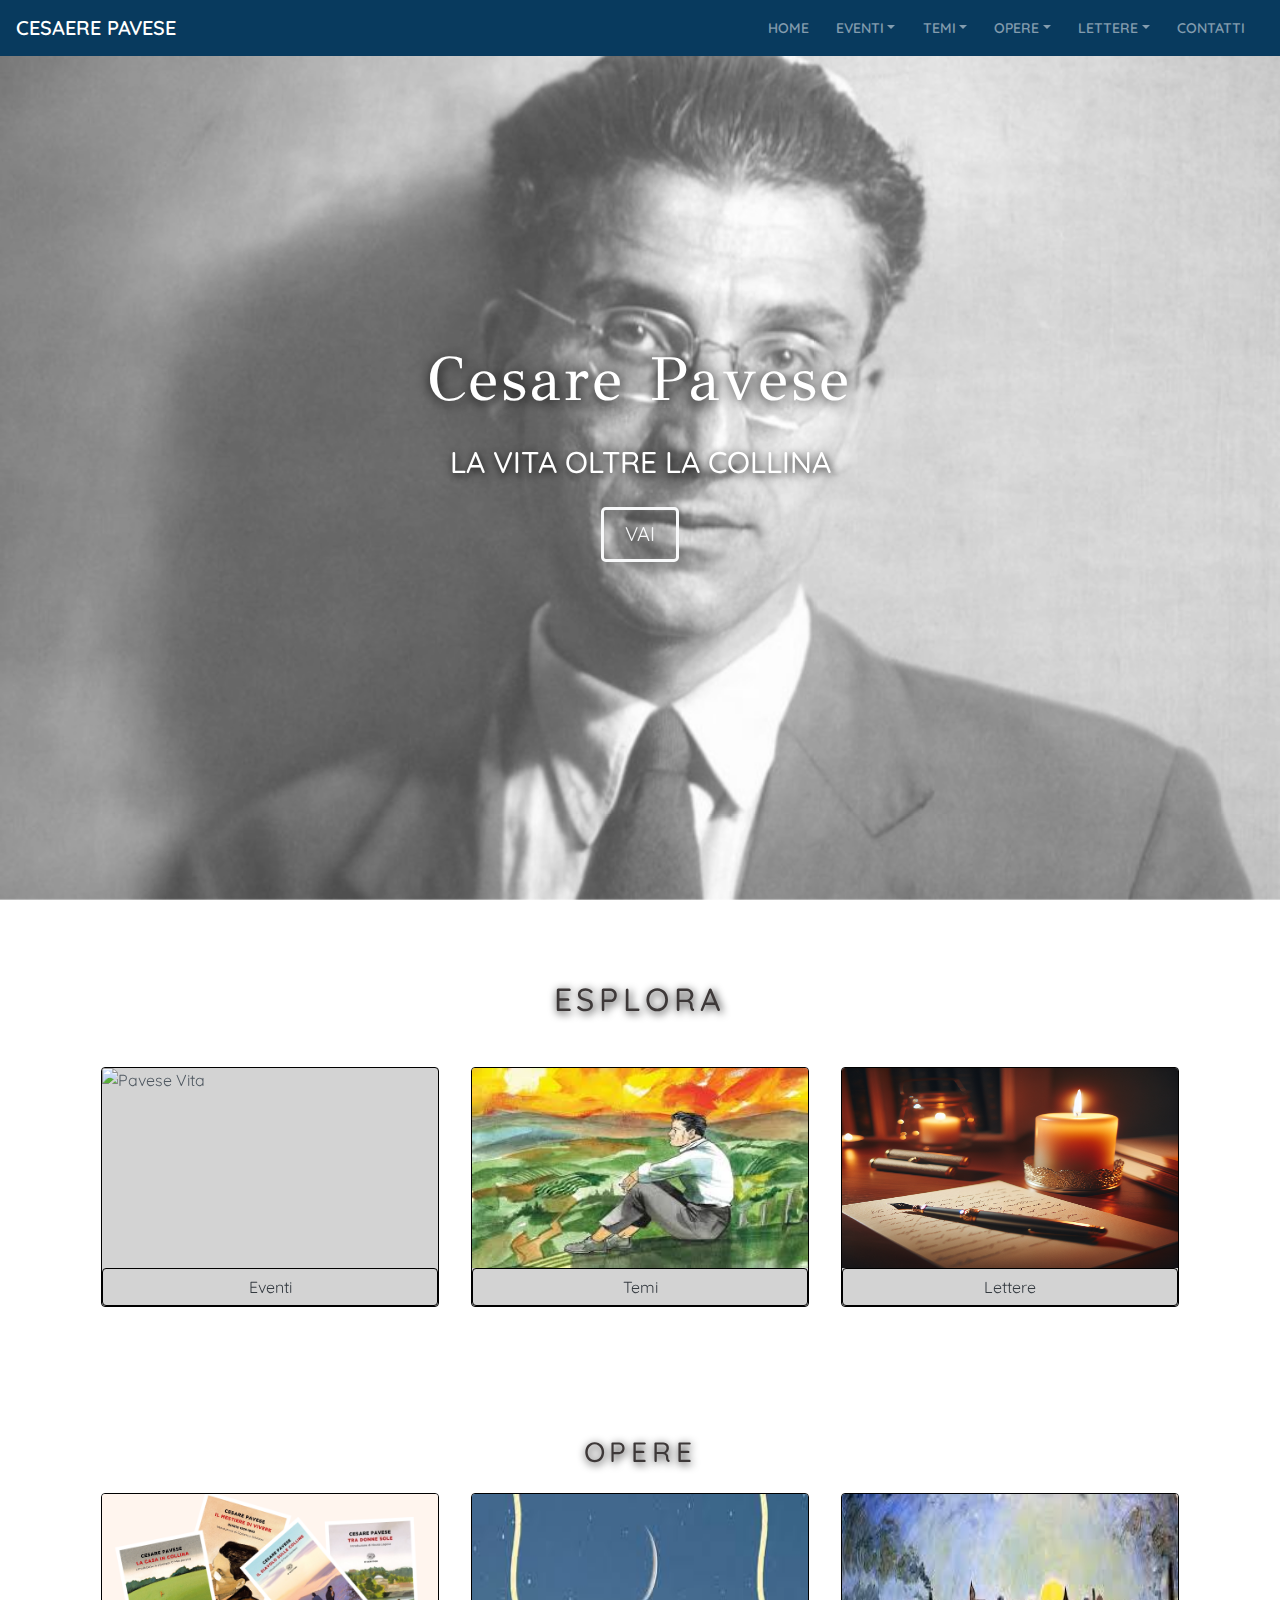
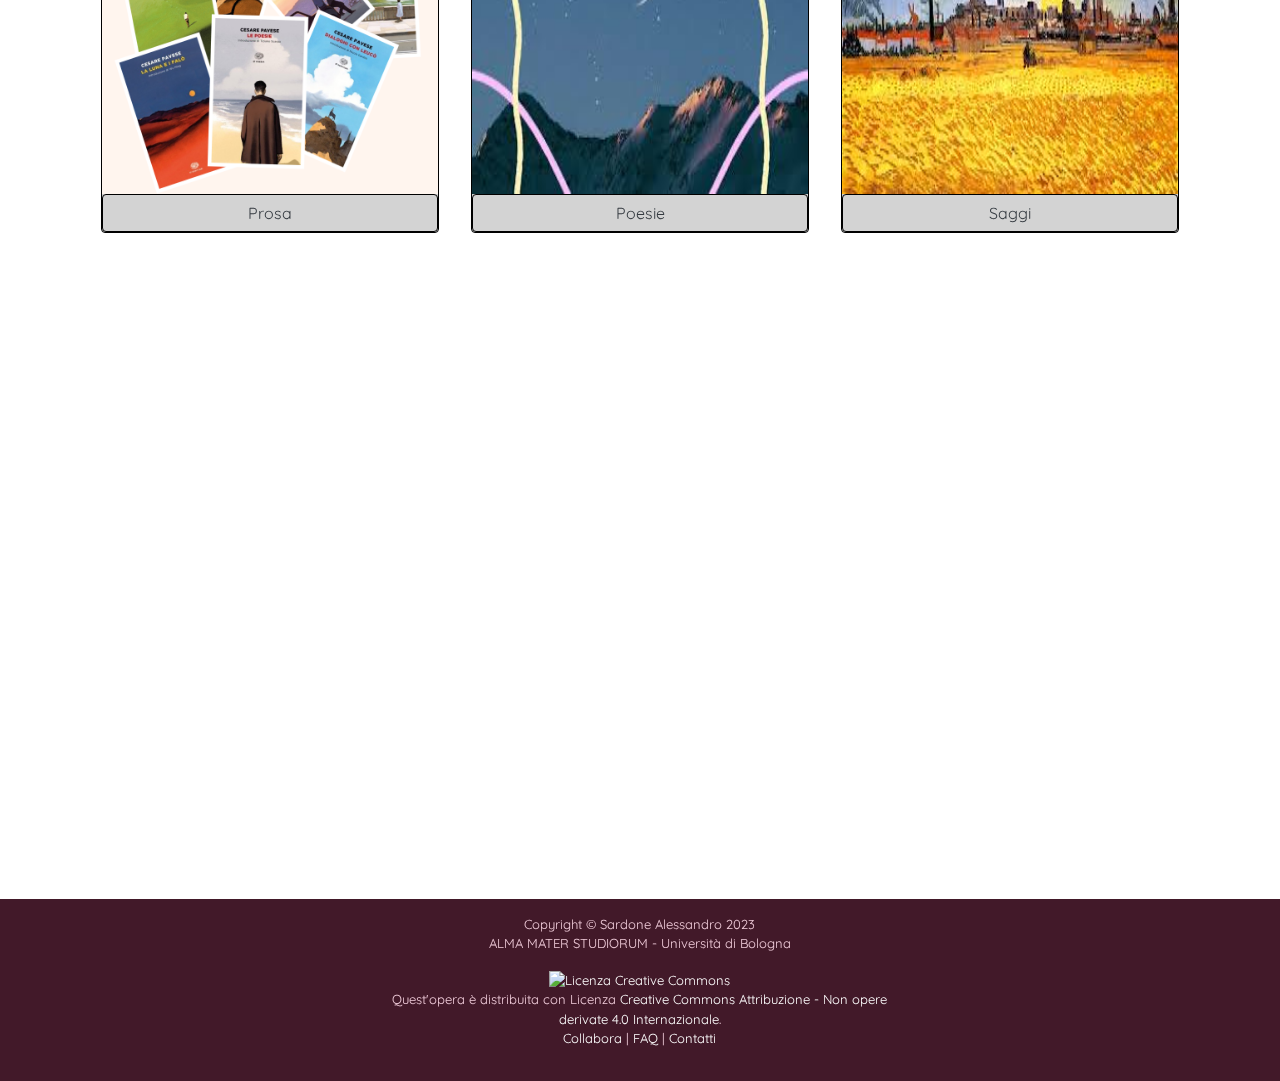
==== index.html @ 6be3ad06 "ok" ====
<!DOCTYPE html>
<html lang="en">
<head>
	<title>Cesare Pavese</title>

  <!-- charset -->
    <meta charset="utf-8">
    <!-- viewport -->
    <meta name="viewport" content="width=device-width, initial-scale=1, shrink-to-fit=no">
    <!-- metadati DC -->
    <meta name="DC.Title" content="Cesare Pavese">
    <meta name="DC.Creator" content="Alessandro Sardone">
    <meta name="DC.Subject" content="">
    <meta name="DC.Description" content="Piattaforma deidicata allo scrittore italiano Cesare Pavese che permette di navigare in maniera traversale tra le sue opere">
    <meta name="DC.Publisher" content="Università di Bologna">
    <meta name="DC.Contributor" content="ALessnadro Sardone">
    <meta name="DC.Date" content="Data di creazione: 23/05/2023, pubblicazione: 25/06/2024">
    <meta name="DC.Type" content="Sito web">
    <meta name="DC.Format" content="HTML/CSS/JS">
    <link rel="DC.Identifier" href="">
    <meta name="DC.Source" content="Inserisci le risorse utilizzate per la realizzazione del tuo sito web">
    <meta name="DC.Language" content="it">
    <meta name="DC.Relation" content="Inserisci dei riferimenti alle risorse collegate al sito web, possibilmente utilizzando identificazioni formali (per esempio, i codici ISBN per i libri ISBN 9788858409527)">
    <link rel="DC.Coverage" href="https://fondazionecesarepavese.it/en/the-foundation/history/">
    <meta name="DC.Rights" content="<p xmlns:cc="http://creativecommons.org/ns# xmlns:dct="http://purl.org/dc/terms/"><a property="dct:title" rel="cc:attributionURL" href="https://www.CesarePavese.github.io">CesarePavese</a> by <a rel="cc:attributionURL dct:creator" property="cc:attributionName" href="https://www.CesarePavese.it">Alessandro Sardone</a> is licensed under <a href="https://creativecommons.org/licenses/by-nc-nd/4.0/?ref=chooser-v1" target="_blank" rel="license noopener noreferrer" style="display:inline-block;">CC BY-NC-ND 4.0<img style="height:22px!important;margin-left:3px;vertical-align:text-bottom;" src="https://mirrors.creativecommons.org/presskit/icons/cc.svg?ref=chooser-v1" alt=""><img style="height:22px!important;margin-left:3px;vertical-align:text-bottom;" src="https://mirrors.creativecommons.org/presskit/icons/by.svg?ref=chooser-v1" alt=""><img style="height:22px!important;margin-left:3px;vertical-align:text-bottom;" src="https://mirrors.creativecommons.org/presskit/icons/nc.svg?ref=chooser-v1" alt=""><img style="height:22px!important;margin-left:3px;vertical-align:text-bottom;" src="https://mirrors.creativecommons.org/presskit/icons/nd.svg?ref=chooser-v1" alt=""></a></p>
    
    <!-- favicon -->
    <link rel="shortcut icon" href="img/favicon/favicon.ico">


<!-- stylesheet -->
	<link rel="stylesheet" href="bootstrap-4.1.3-dist/css/bootstrap.min.css">
	<link rel="stylesheet" href="style.css.css">
	<link rel="stylesheet" href="css/fixed.css">
<!-- end stylesheet -->

<!-- jquery -->
	<script src="//code.jquery.com/jquery-1.11.1.min.js"></script>
<!-- end jquery -->
</head>

<body data-spy="scroll" data-target="#navbarResponsive">

<!-- start home section -->
	<div id="home">
		
<!-- navbar -->
	<nav class="navbar navbar-expand-md navbar-dark fixed-top">
		<a class="navbar-brand" href="index.html.html"><i class="fas fa-tree"></i>Cesaere Pavese</a>
		<button class="navbar-toggler" type="button" data-toggle="collapse" data-target="#navbarResponsive">
			<span class="navbar-toggler-icon"></span>
		</button>

		<div class="collapse navbar-collapse" id="navbarResponsive">
			<ul class="navbar-nav ml-auto">
				<li class="nav-item">
					<a class="nav-link" href="index.html.html">Home</a>
				</li>
				<li class="nav-item dropdown">
					<a id="navbarDropdown" class="nav-link dropdown-toggle" href="">Eventi</a>
						<div class="dropdown-menu">
								<a class="dropdown-item" href="">Vita</a>
								<a class="dropdown-item" href="">Scritti Giovanili</a>
								<a class="dropdown-item" href="">Seconda Guerra Mondiale</a>
								<a class="dropdown-item" href="">Dopo la guerra</a>
								<a class="dropdown-item" href="">Dopo la morte</a>
						</div>
				</li>
				<li class="nav-item dropdown">
					<a id="navbarDropdown" class="nav-link dropdown-toggle" href="">Temi</a>
						<div class="dropdown-menu">
								<a class="dropdown-item" href="">Il Mito</a>
								<a class="dropdown-item" href="">Le Langhe</a>
								<a class="dropdown-item" href="">La Memoria</a>
						</div>
				</li>
				<li class="nav-item dropdown">
					<a id="navbarDropdown" class="nav-link dropdown-toggle" href="">Opere</a>
						<div class="dropdown-menu">
								<a class="dropdown-item" href="" target="_blank">Opere in Prosa</a>
								<a class="dropdown-item" href="raccolta.html.html">Poesie</a>
								<a class="dropdown-item" href="">Saggi</a>
						</div>
				</li>
				<li class="nav-item dropdown">
					<a id="navbarDropdown" class="nav-link dropdown-toggle" href="">Lettere</a>
						<div class="dropdown-menu">
								<a class="dropdown-item" href="">In vita</a>
								<a class="dropdown-item" href="">Postume</a>
						</div>
				</li>
				<li class="nav-item">
					<a class="nav-link" href="#footer">Contatti</a>
				</li>
			</ul>
		</div>
	</nav>
<!-- end navbar -->

<!-- Landing Page -->
	<div class="landing">
		<div class="home-wrap">
			<div class="home-inner">
			</div>
		</div>
	</div>
	<div class="caption text-center">
		<h1>Cesare Pavese</h1>
		<h3>La vita oltre la collina</h3>
		<a class="btn btn-outline-light btn-lg" href="#explore">VAI</a>
	</div>

<!-- end Landing Page -->

<!-- start explore section -->
		<div class="container" id="explore">
			<h2>Esplora</h2>
			<div class="row"> <!-- start grid divisione -->
				<div class="col-md-4 mb-5">
					<div class="card">
						<img class="card-img-top" src="immagini/pavese vita.JPG" alt="Pavese Vita" width="300" height="200">
						<a class="btn btn-outline-dark btn-md" href="">Eventi</a>
					</div>
				</div>
				<div class="col-md-4 mb-5">
					<div class="card">
						<img class="card-img-top" src="immagini/Luna e falò, grafic novel temi.jpeg" alt="Temi Mitologia" width="300" height="200">
						<a class="btn btn-outline-dark btn-md" href="">Temi</a>
					</div>
				</div>
				<div class="col-md-4 mb-5">
					<div class="card">
						<img class="card-img-top" src="immagini/lettere.png" alt="Lettere pavese" width="300" height="200">
						<a class="btn btn-outline-dark btn-md" href="">Lettere</a>
					</div>
				</div>
			</div> <!-- end grid -->
		</div>
<!-- end explore section -->

<!-- start focus section -->
	<div id="focus" class="jumbotron">

<!-- jumbotron -->
		<div class="container">
					<h3 class="heading">Opere</h3>
				<div class="row"> <!-- start grid -->
					<div class="col-sm-4 mb-5">
						<div class="card">
						<img class="card-img-top" src="immagini/pavese Opere.png" alt="Opere in prosa" width="200" height="300">
						<a class="btn btn-outline-dark btn-md" href="">Prosa</a>
						</div>
					</div>
					<div class="col-sm-4 mb-5">
						<div class="card">
						<img class="card-img-top" src="immagini/Poesia.jpeg" alt="Opere poetiche" width="200" height="300">
						<a class="btn btn-outline-dark btn-md" href="raccolta.html.html">Poesie</a>
						</div>
					</div>
					<div class="col-sm-4 mb-5">
						<div class="card">
						<img class="card-img-top" src="immagini/Saggi.jpeg" alt="Saggi" width="200" height="300">
						<a class="btn btn-outline-dark btn-md" href="">Saggi</a>
						</div>
					</div>
				</div> <!-- end grid -->
		</div><!-- end jumbotron -->	
	</div><!-- end focus section -->

<!-- start timeline section -->

<iframe src='https://cdn.knightlab.com/libs/timeline3/latest/embed/index.html?source=15_dj0yfGhFhvC-PpYVUkf9ZGswv6AhBE7bw_mQu8fkM&font=Default&lang=it&initial_zoom=2&start_at_slide=1&height=500' width='100%' height='500' webkitallowfullscreen mozallowfullscreen allowfullscreen frameborder='0'></iframe>

<!-- start footer section -->
	<div id="footer" class="offset">
		<footer>
			<div class="row justify-content-center">
				<div class="col-md-5 text-center">
					<p>Copyright &copy; Sardone Alessandro 2023<br> ALMA MATER STUDIORUM - Università di Bologna</p>
					<a rel="license" href="http://creativecommons.org/licenses/by-nd/4.0/"><img alt="Licenza Creative Commons" style="border-width:0" src="https://i.creativecommons.org/l/by-nd/4.0/88x31.png"/></a><br />Quest'opera è distribuita con Licenza <a rel="license" href="http://creativecommons.org/licenses/by-nd/4.0/">Creative Commons Attribuzione - Non opere derivate 4.0 Internazionale</a>.
					<div class="sharethis-inline-share-buttons"></div>
				 <a href="">Collabora</a> | <a href="">FAQ</a> | <a href="">Contatti</a></p>
				</div>
			</div>
		</footer>
	</div>
<!-- end footer section -->

</div>
<!--- Script Source Files -->
<script src="js/jquery-3.3.1.min.js"></script>
<script src="bootstrap-4.1.3-dist/js/bootstrap.min.js"></script>
<script src="https://use.fontawesome.com/releases/v5.5.0/js/all.js"></script>
<!--- End of Script Source Files -->
<!-- script sharebuttons -->
	<script type="text/javascript" src="https://platform-api.sharethis.com/js/sharethis.js#property=5e24dbb5e3293e00120849e5&product=inline-share-buttons" async="async"></script>
<!-- end script sharebuttons -->

</body>
</html>
---- style.css.css ----
@import url('https://fonts.googleapis.com/css?family=Quicksand:400,500,600&display=swap&subset=latin-ext');
@import url('https://fonts.googleapis.com/css?family=GFS+Didot&display=swap&subset=greek');

body {
  overflow-x: hidden;
  font-family: 'Quicksand', sans-serif;
  color: #505962;
 
}

/*--- navbar navbar---*/

.navbar {
  text-transform: uppercase;
  font-weight: 600;
  font-size: 14px;
  letter-spacing: .1rem
  height: 45px;
  background-color: #083a5e;
}

.navbar-nav li {
  padding-right: .7rem;
}

nav a.active {
  color: white;
}

/*--- landing page ---*/

.home-inner {
  background-image: url(immagini/Pavese1.jpeg);
  opacity: 0.8;
}
.caption {
  width: 100%;
  max-width: 100%;
  position: absolute;
  top: 38%;
  z-index: 1;
  color: white;
}
.caption h1 {
  font-family: 'GFS Didot', serif;
  font-size: 62px;
  font-weight: 400;
  letter-spacing: .2rem;
  text-shadow: .1rem .1rem .8rem black;
  padding-bottom: 1.2rem;
}

.caption h3 {
  font-size: 30px;
  font-weight: 500;
  text-shadow: .1rem .1rem .5rem black;
  padding-bottom: 1.2rem;
  text-transform: uppercase;
}

.btn-lg {
  border-width: medium;
  padding: .6rem 1.3rem;
  font-size: 20px;
}

 

/*---explore page---*/

h2 {
  text-align: center;
  padding-top: 40px;
  padding-bottom: 25px;
  text-transform: uppercase;
  letter-spacing: .3rem;
  text-shadow: .1rem .1rem .5rem black;
  color:#3d3838;

}

.card {
  border-width: 1px;
  border-style: solid;
  border-color: black;
  width: 100%;
  max-width: 100%;
  height: 100%;
  max-height: 100%;
  background-color: lightgray;
}

.container {
  background-color: white;

}
/*---jumbotron---*/

.heading {
  text-align: center;
  color: #3d3838;
  letter-spacing: .3rem;
  text-shadow: .1rem .1rem .5rem black;
  text-transform: uppercase;
}


.jumbotron {
  background-color: white;

}

.btn-md {
  border-color: black;
}
.btn-md:hover{
  background-color: #FFA07A;
}

/*---footer---*/
footer {
  background-color: #421929;
  font-size: 13px;
  color: #f1cddb;
}

footer a {
  color: white;
}

footer a:hover {
  color: #e992b4;
}
/*============ BOOTSTRAP BREAK POINTS:

Extra small (xs) devices (portrait phones, less than 576px)
No media query since this is the default in Bootstrap

Small (sm) devices (landscape phones, 576px and up)
@media (min-width: 576px) { ... }

Medium (md) devices (tablets, 768px and up)
@media (min-width: 768px) { ... }

Large (lg) devices (desktops, 992px and up)
@media (min-width: 992px) { ... }

Extra (xl) large devices (large desktops, 1200px and up)
@media (min-width: 1200px) { ... }

=============*/

/*---timeline---*/
/* .section SECTION
–––––––––––––––––––––––––––––––––––––––––––––––––– */

.section {
  background: black;
  padding: 40px 0;
}

.section .container {
  width: 90%;
  max-width: 1200px;
  margin: 0 auto;
  text-align: center;

}

.section h1 {
  font-size: 2rem;
}

.section h2 {
  font-size: 1.3rem;
}


/* TIMELINE
–––––––––––––––––––––––––––––––––––––––––––––––––– */

.timeline {
  white-space: nowrap;
  overflow-x: hidden;
}

.timeline ol {
  font-size: 0;
  width: 100vw;
  padding: 250px 0;
  transition: all 1s;
}

.timeline ol li {
  position: relative;
  display: inline-block;
  list-style-type: none;
  width: 160px;
  height: 3px;
  background: #CD5C5C;
}

.timeline ol li:last-child {
  width: 280px;
}

.timeline ol li:not(:first-child) {
  margin-left: 14px;
}

.timeline ol li:not(:last-child)::after {
  content: '';
  position: absolute;
  top: 50%;
  left: calc(100% + 1px);
  bottom: 0;
  width: 12px;
  height: 12px;
  transform: translateY(-50%);
  border-radius: 50%;
  background:#FFA07A;
}

.timeline ol li div {
  position: absolute;
  left: calc(100% + 7px);
  width: 280px;
  padding: 15px;
  font-size: 1rem;
  white-space: normal;
  color: black;
  background:#ffdbcd;

}

.timeline ol li div::before {
  content: '';
  position: absolute;
  top: 100%;
  left: 0;
  width: 0;
  height: 0;
  border-style: solid;
}

.timeline ol li:nth-child(odd) div {
  top: -16px;
  transform: translateY(-100%);
}

.timeline ol li:nth-child(odd) div::before {
  top: 100%;
  border-width: 8px 8px 0 0;
  border-color: black transparent transparent transparent;
}

.timeline ol li:nth-child(even) div {
  top: calc(100% + 16px);
}

.timeline ol li:nth-child(even) div::before {
  top: -8px;
  border-width: 8px 0 0 8px;
  border-color: transparent transparent transparent black;
}

.timeline time {
  display: block;
  font-size: 1.2rem;
  font-weight: bold;
  margin-bottom: 8px;
}

.btn-sm {
  color: black;
}


/* TIMELINE ARROWS
–––––––––––––––––––––––––––––––––––––––––––––––––– */

.timeline .arrows {
  display: flex;
  justify-content: center;
  margin-bottom: 20px;
}

.timeline .arrows .arrow__prev {
  margin-right: 20px;
}

.timeline .disabled {
  opacity: .5;
}


/* GENERAL MEDIA QUERIES
–––––––––––––––––––––––––––––––––––––––––––––––––– */
@media screen and (max-width: 599px) {
  .timeline ol,
  .timeline ol li {
    width: auto; 
  }
  
  .timeline ol {
    padding: 0;
    transform: none !important;
  }
  
  .timeline ol li {
    display: block;
    height: auto;
    background: transparent;
  }
  
  .timeline ol li:first-child {
    margin-top: 25px;
  }
  
  .timeline ol li:not(:first-child) {
    margin-left: auto;
  }
  
  .timeline ol li div {
    width: 94%;
    height: auto !important;
    margin: 0 auto 25px;
  }
  
  .timeline ol li div {
    position: static;
  }
  
  .timeline ol li:nth-child(odd) div {
    transform: none;
  }
  
  .timeline ol li:nth-child(odd) div::before,
  .timeline ol li:nth-child(even) div::before {
    left: 50%;
    top: 100%;
    transform: translateX(-50%);
    border: none;
    border-left: 1px solid white;
    height: 25px;
  }
  
  .timeline ol li:last-child,
  .timeline ol li:nth-last-child(2) div::before,
  .timeline ol li:not(:last-child)::after,
  .timeline .arrows {
    display: none;
  }
}

/*--- fonti epigrafiche ---*/
/*--- breadcrumbs ---*/
ul.breadcrumb {
  padding: 10px 16px;
  padding-top: 40px;
  list-style: none;
  background-color: #e1c5ba;
}

/* Display list items side by side */
ul.breadcrumb li {
  display: inline;
  font-size: 18px;
  padding-top: 15px;
}

/* Add a slash symbol (/) before/behind each list item */
ul.breadcrumb li+li:before {
  color: black;
  content: "/\00a0";
}

/* Add a color to all links inside the list */
ul.breadcrumb li a {
  color: white;
  text-decoration: none;
}

/* Add a color on mouse-over */
ul.breadcrumb li a:hover {
  color: #e992b4;
  text-decoration: underline;
}

/* Show the dropdown menu on hover */
.nav-item:hover .dropdown-menu {display: block;}

/*--- Extra Bootstrap Column Padding --*/
[class*="col-"] {
  padding: 1rem;
}

/*--- Bootstrap Mobile Gutter Fix --*/
.row, .container-fluid {
margin-left: 0px!important;
margin-right: 0px!important;
}

/*--- Fix for Fixed Navbar jumping on scroll --*/
.fixed-top  {
 -webkit-backface-visibility: hidden;
}

/*--- Fixed Landing Page Section --*/
.landing {
  position: relative;
  width: 100%;
  height: 100vh;
  display: table;
  z-index: -1;
}
.home-wrap {
  clip: rect(0, auto, auto, 0);
  position: absolute;
  top: 0;
  left: 0;
  width: 100%;
  height: 100%;
}
.home-inner {
  position: fixed;
  display: table;
  top: 0;
  left: 0;
  width: 100%;
  height: 100%;
  background-size: cover;
  background-position: center center;
  -webkit-transform: translateZ(0);
          transform: translateZ(0);
  will-change: transform;
}

/*--- iOS Fixed Background Image --*/
.fixed-background {
  position: relative;
  width: 100%;
}
.fixed-wrap {
  clip: rect(0, auto, auto, 0);
  position: absolute;
  top: 0;
  left: 0;
  width: 100%;
  height: 100%;
  z-index: -999!important;
}
.fixed {
  position: fixed;
  display: block;
  top: 0;
  left: 0;
  width: 100%;
  height: 100%;
  background-size: cover;
  background-position: center center;
  -webkit-transform: translateZ(0);
          transform: translateZ(0);
  will-change: transform;
}
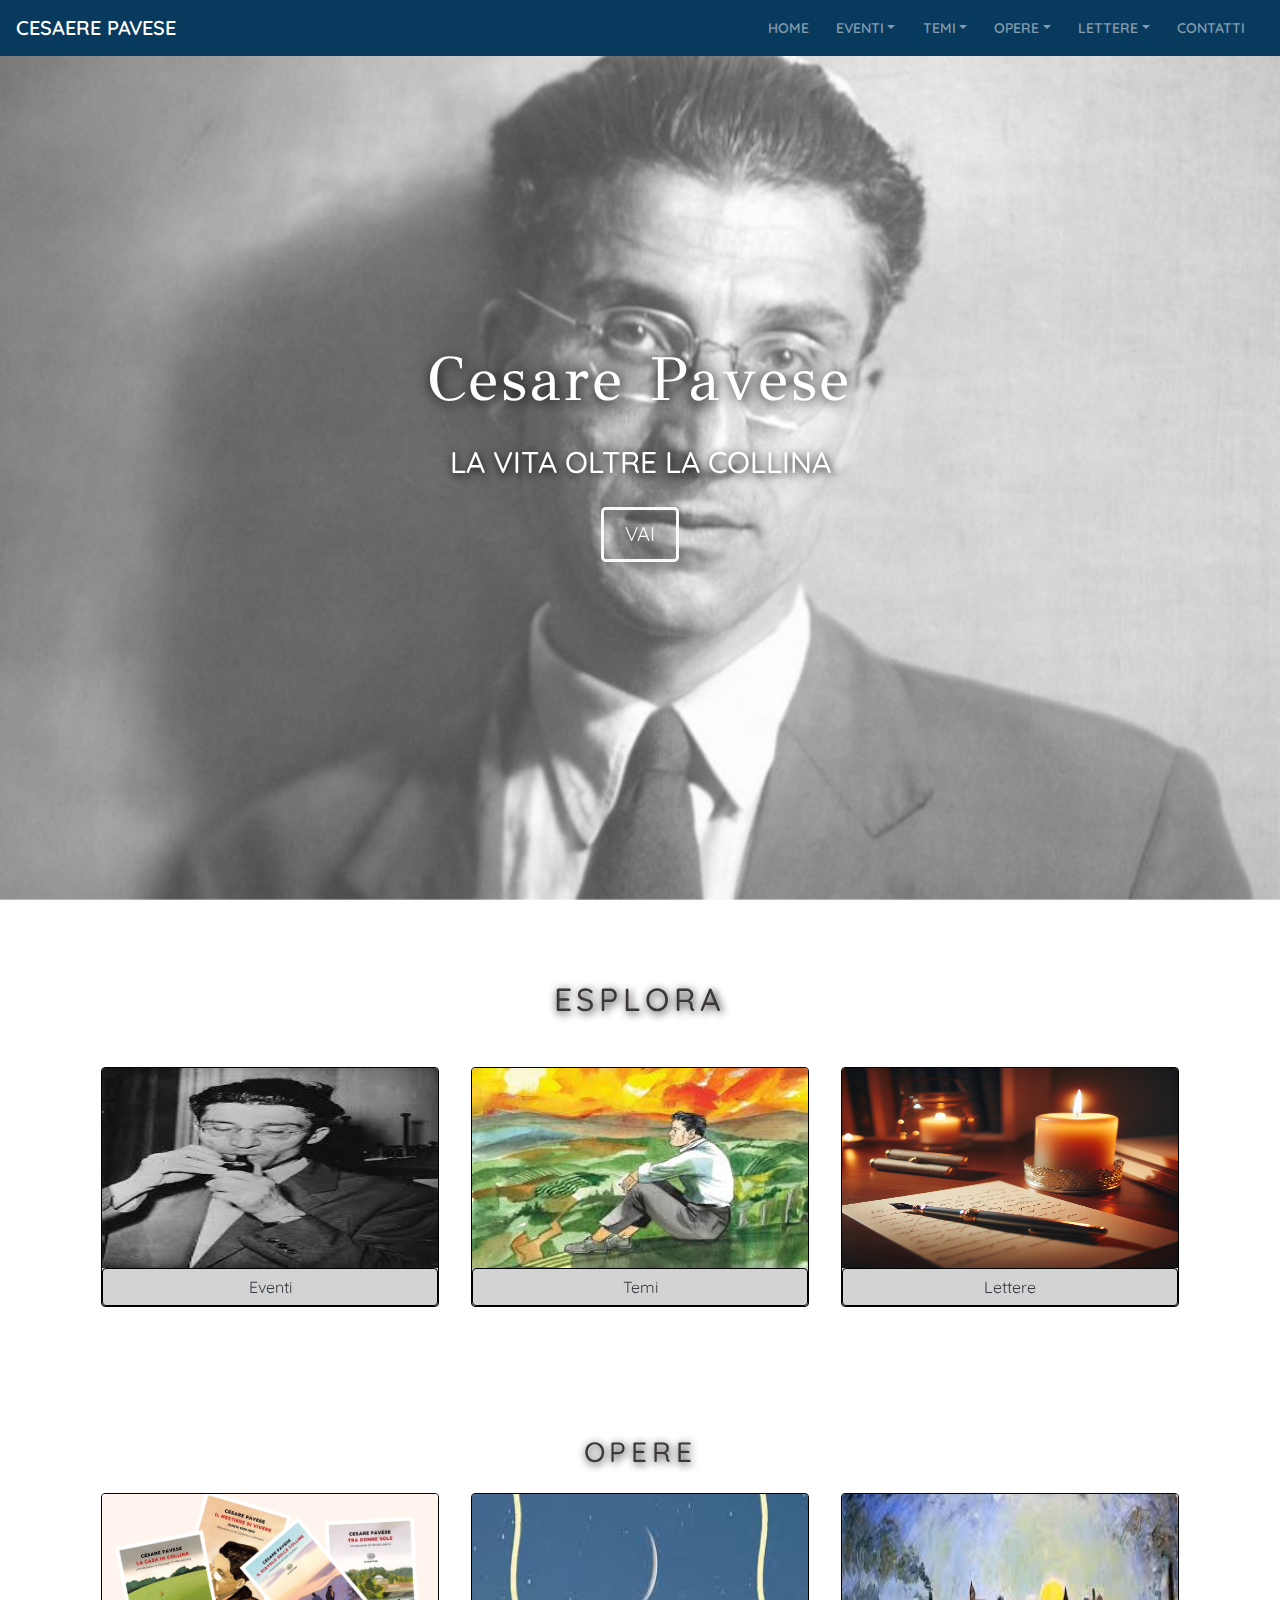
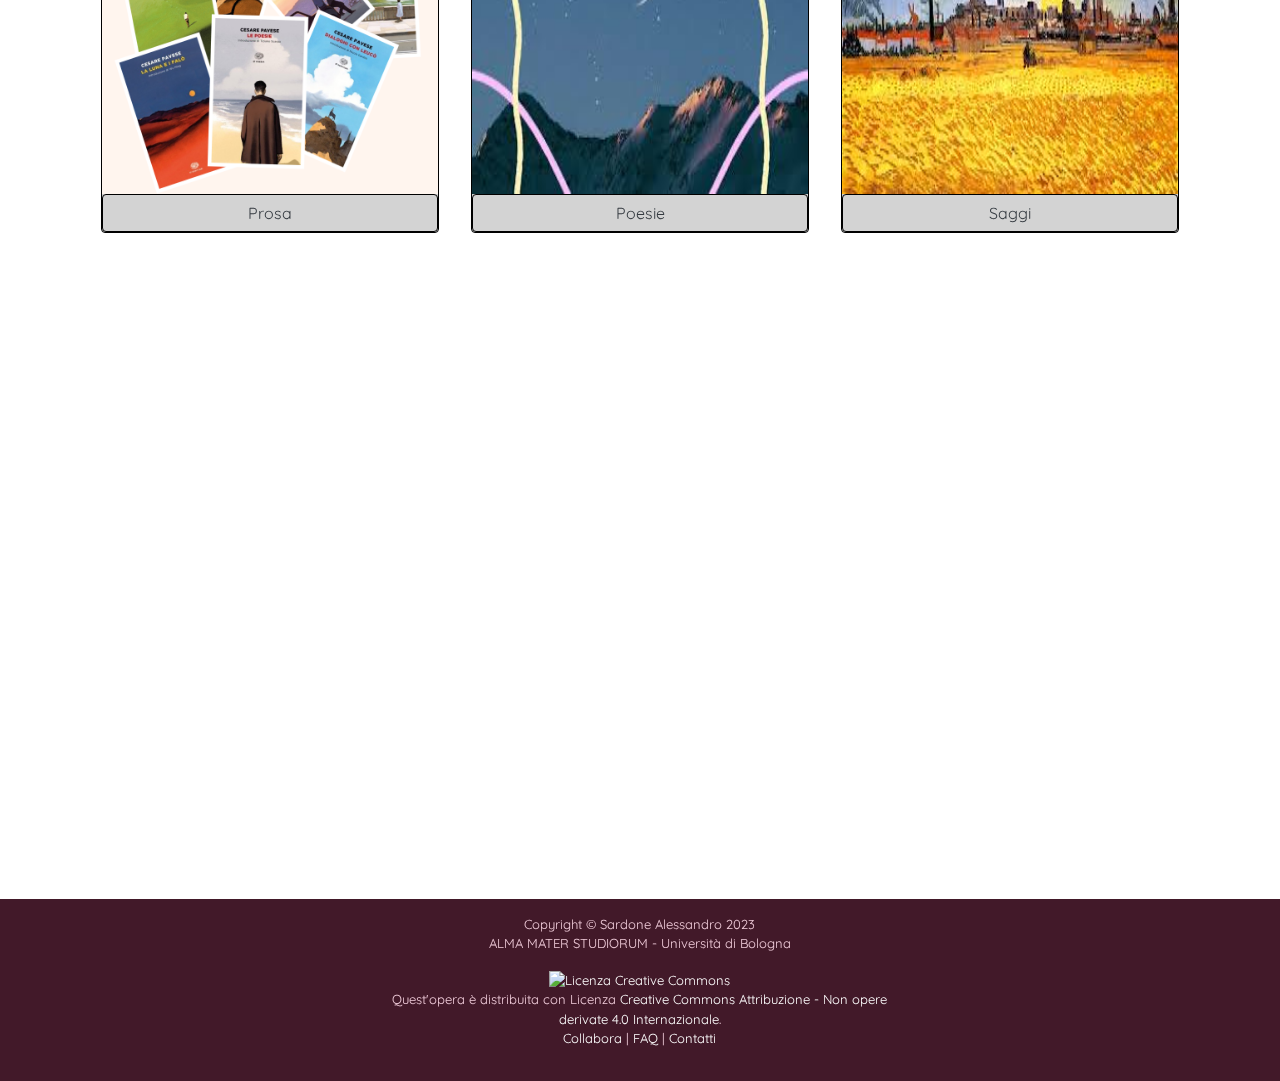
==== commit 766b01e4: "finale?" ====
--- a/index.html
+++ b/index.html
@@ -46,7 +46,7 @@
 		
 <!-- navbar -->
 	<nav class="navbar navbar-expand-md navbar-dark fixed-top">
-		<a class="navbar-brand" href="index.html.html"><i class="fas fa-tree"></i>Cesaere Pavese</a>
+		<a class="navbar-brand" href="https://alessardo.github.io/"><i class="fas fa-tree"></i>Cesaere Pavese</a>
 		<button class="navbar-toggler" type="button" data-toggle="collapse" data-target="#navbarResponsive">
 			<span class="navbar-toggler-icon"></span>
 		</button>
@@ -54,7 +54,7 @@
 		<div class="collapse navbar-collapse" id="navbarResponsive">
 			<ul class="navbar-nav ml-auto">
 				<li class="nav-item">
-					<a class="nav-link" href="index.html.html">Home</a>
+					<a class="nav-link" href="https://alessardo.github.io/">Home</a>
 				</li>
 				<li class="nav-item dropdown">
 					<a id="navbarDropdown" class="nav-link dropdown-toggle" href="">Eventi</a>
@@ -78,7 +78,7 @@
 					<a id="navbarDropdown" class="nav-link dropdown-toggle" href="">Opere</a>
 						<div class="dropdown-menu">
 								<a class="dropdown-item" href="" target="_blank">Opere in Prosa</a>
-								<a class="dropdown-item" href="raccolta.html.html">Poesie</a>
+								<a class="dropdown-item" href="https://alessardo.github.io/AlesSardo-raccolta.github.io/">Poesie</a>
 								<a class="dropdown-item" href="">Saggi</a>
 						</div>
 				</li>
@@ -118,7 +118,7 @@
 			<div class="row"> <!-- start grid divisione -->
 				<div class="col-md-4 mb-5">
 					<div class="card">
-						<img class="card-img-top" src="immagini/pavese vita.JPG" alt="Pavese Vita" width="300" height="200">
+						<img class="card-img-top" src="immagini/Pavese diritti.jpeg" alt="Pavese Vita" width="300" height="200">
 						<a class="btn btn-outline-dark btn-md" href="">Eventi</a>
 					</div>
 				</div>
@@ -154,7 +154,7 @@
 					<div class="col-sm-4 mb-5">
 						<div class="card">
 						<img class="card-img-top" src="immagini/Poesia.jpeg" alt="Opere poetiche" width="200" height="300">
-						<a class="btn btn-outline-dark btn-md" href="raccolta.html.html">Poesie</a>
+						<a class="btn btn-outline-dark btn-md" href="https://alessardo.github.io/AlesSardo-raccolta.github.io/">Poesie</a>
 						</div>
 					</div>
 					<div class="col-sm-4 mb-5">
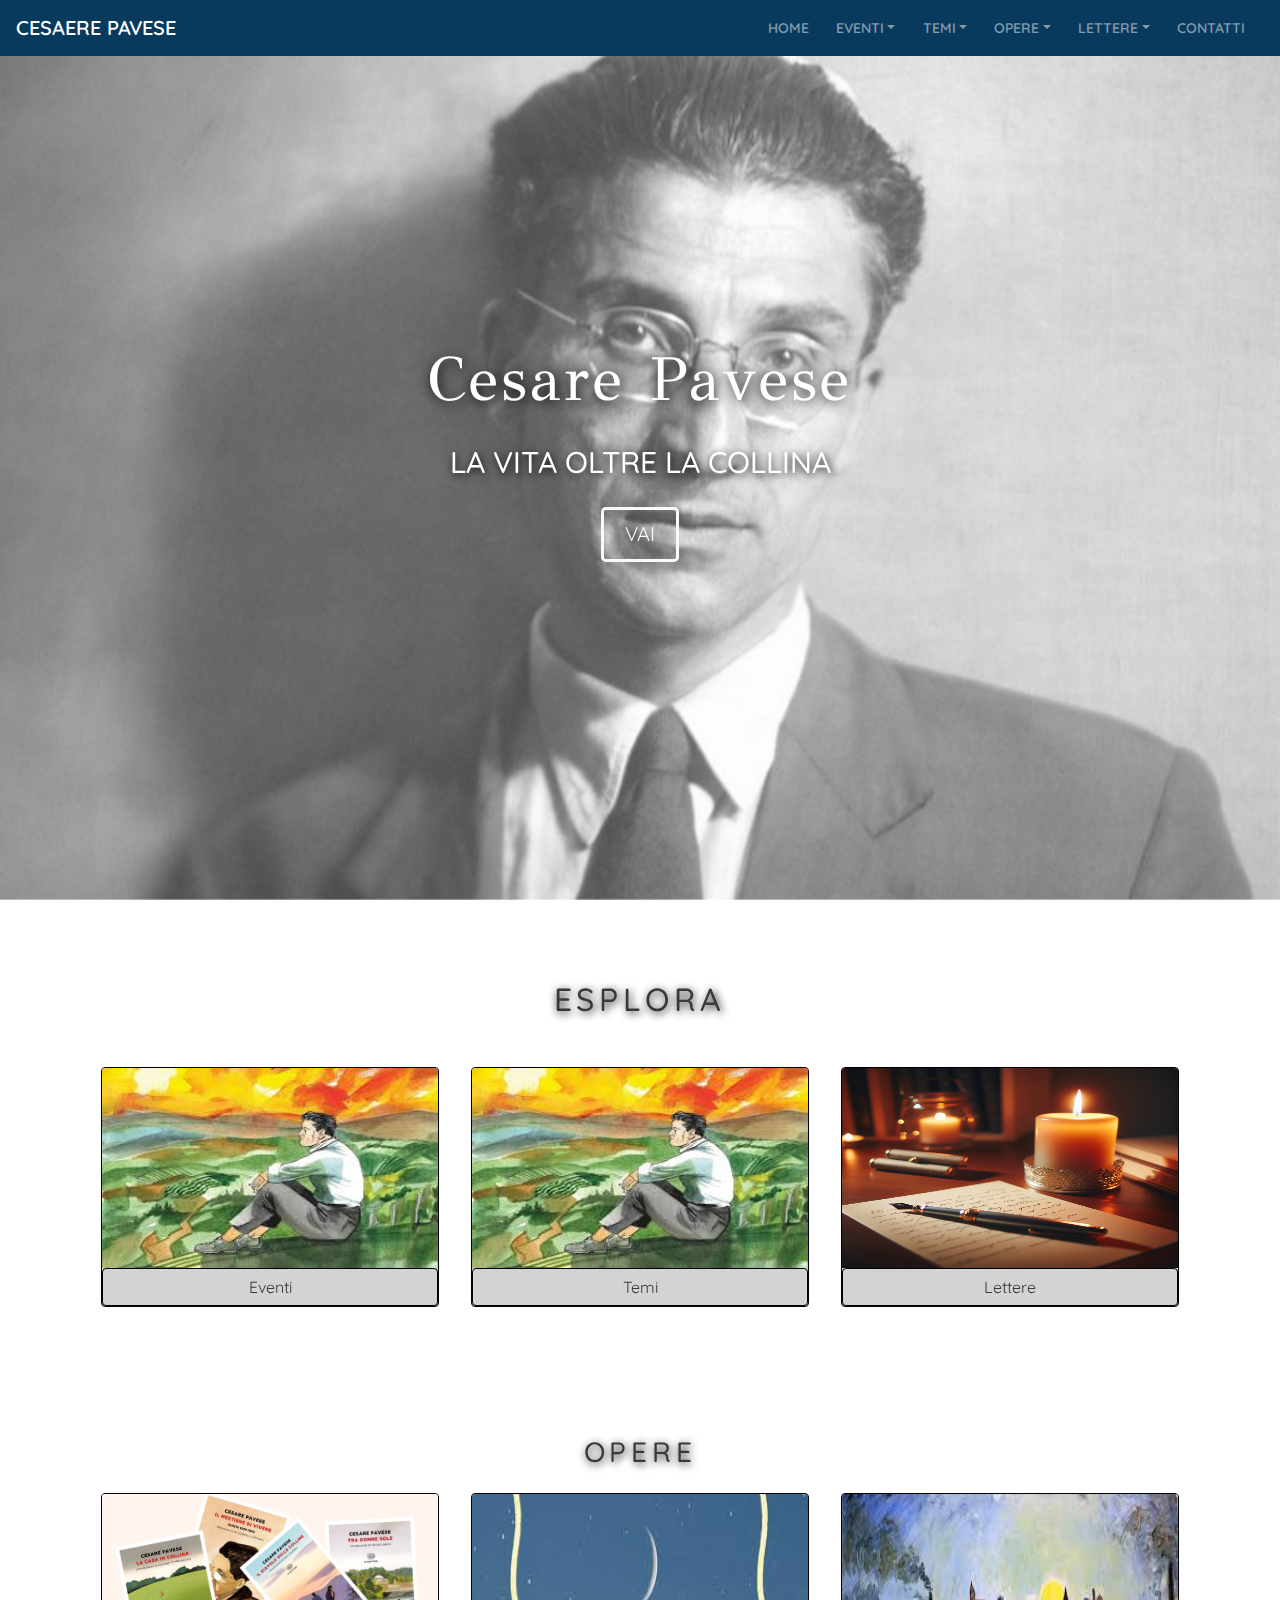
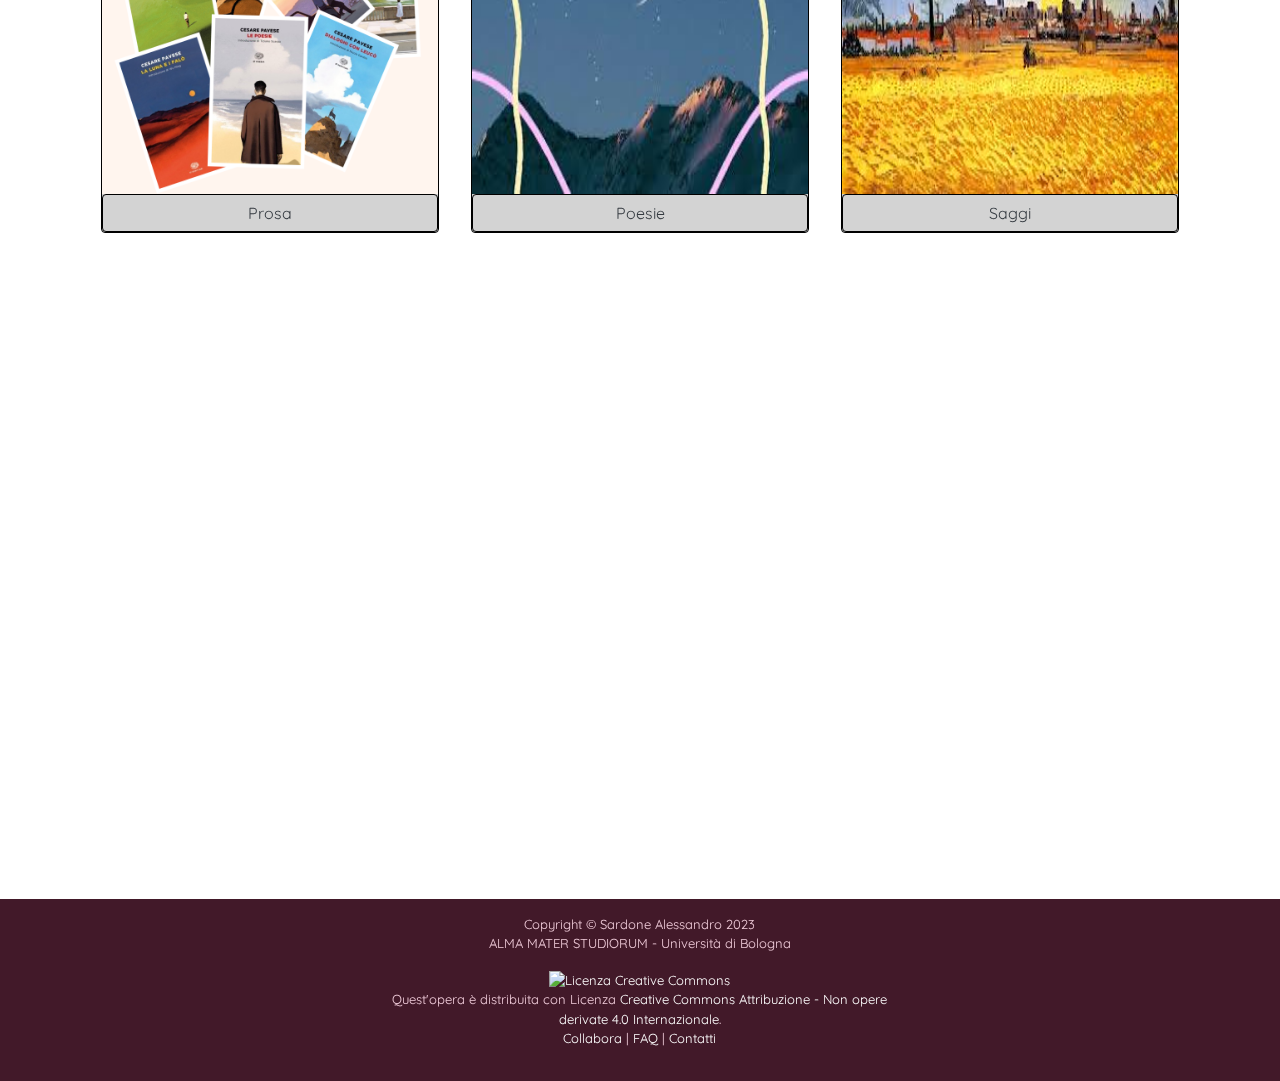
==== commit 853f4d85: "fine" ====
--- a/index.html
+++ b/index.html
@@ -118,7 +118,7 @@
 			<div class="row"> <!-- start grid divisione -->
 				<div class="col-md-4 mb-5">
 					<div class="card">
-						<img class="card-img-top" src="immagini/Pavese diritti.jpeg" alt="Pavese Vita" width="300" height="200">
+						<img class="card-img-top" src="immagini/Luna e falò, grafic novel temi.jpeg" alt="Pavese Vita" width="300" height="200">
 						<a class="btn btn-outline-dark btn-md" href="">Eventi</a>
 					</div>
 				</div>
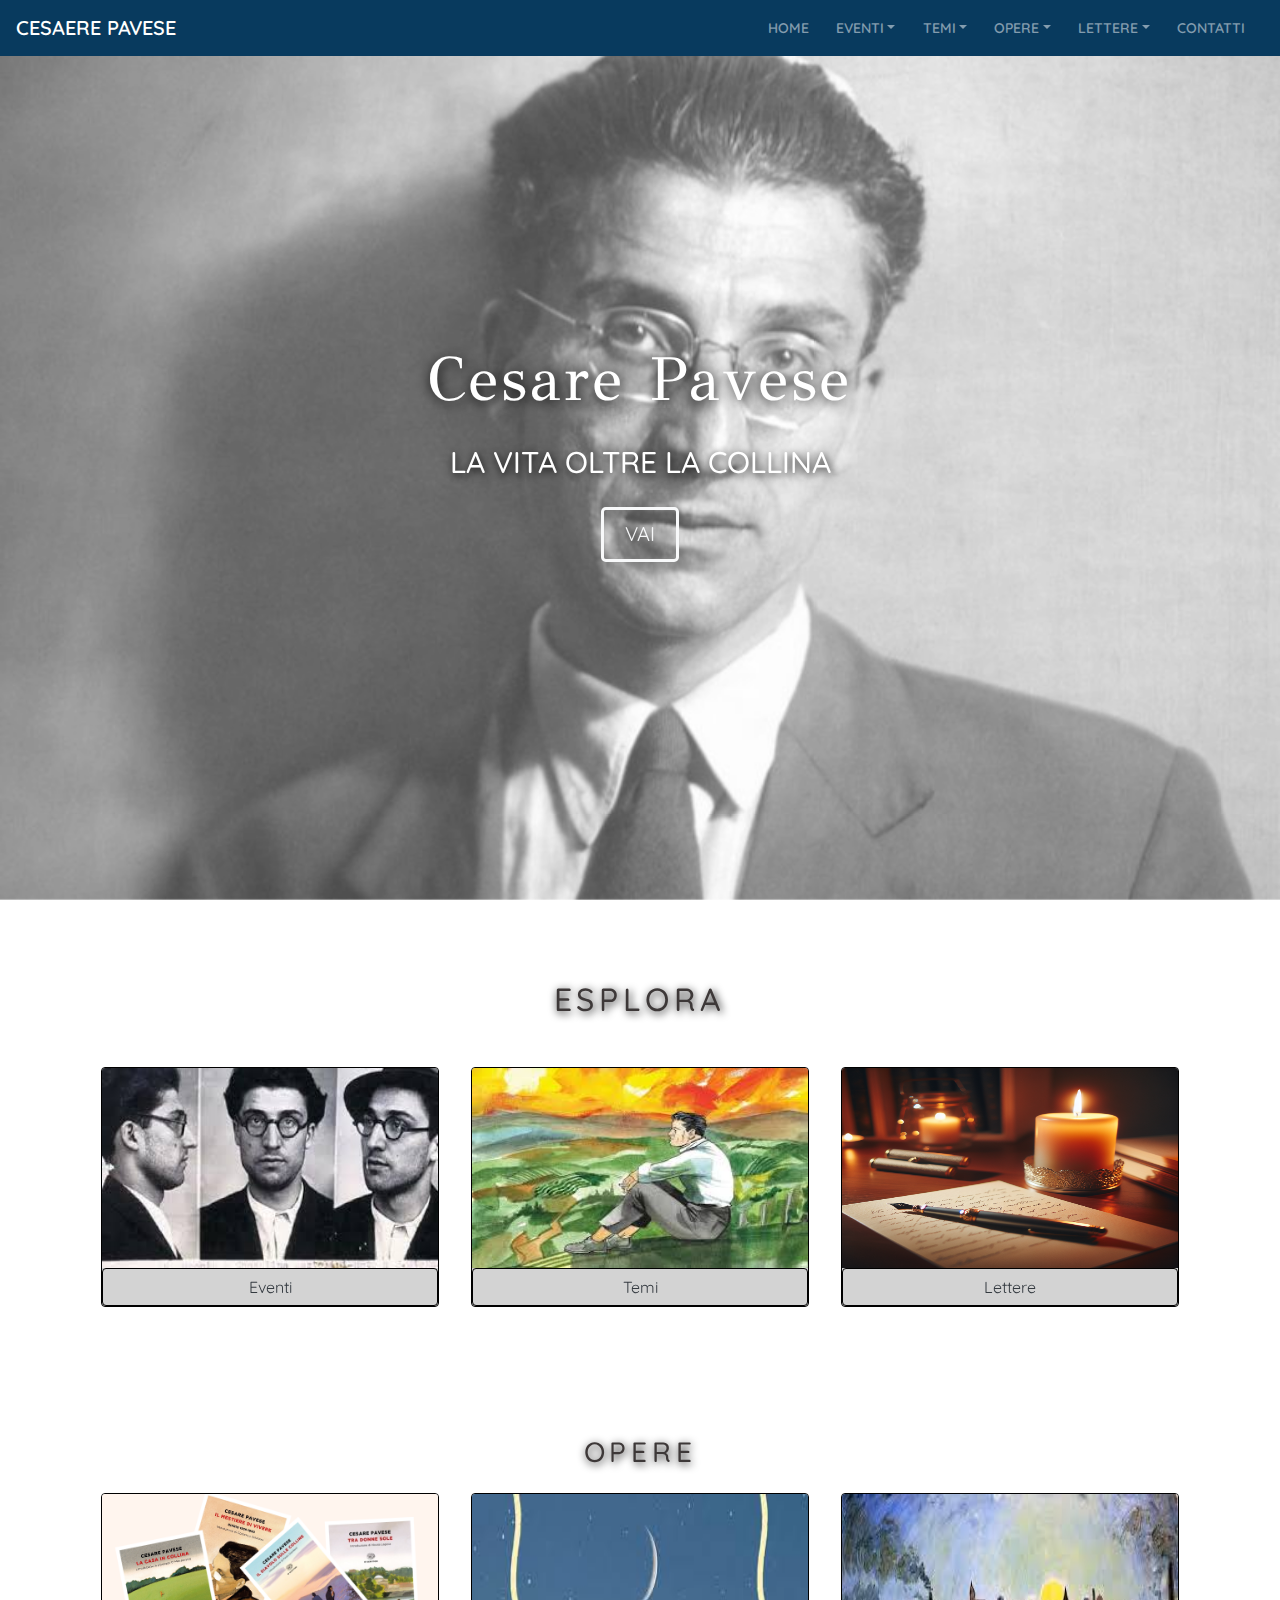
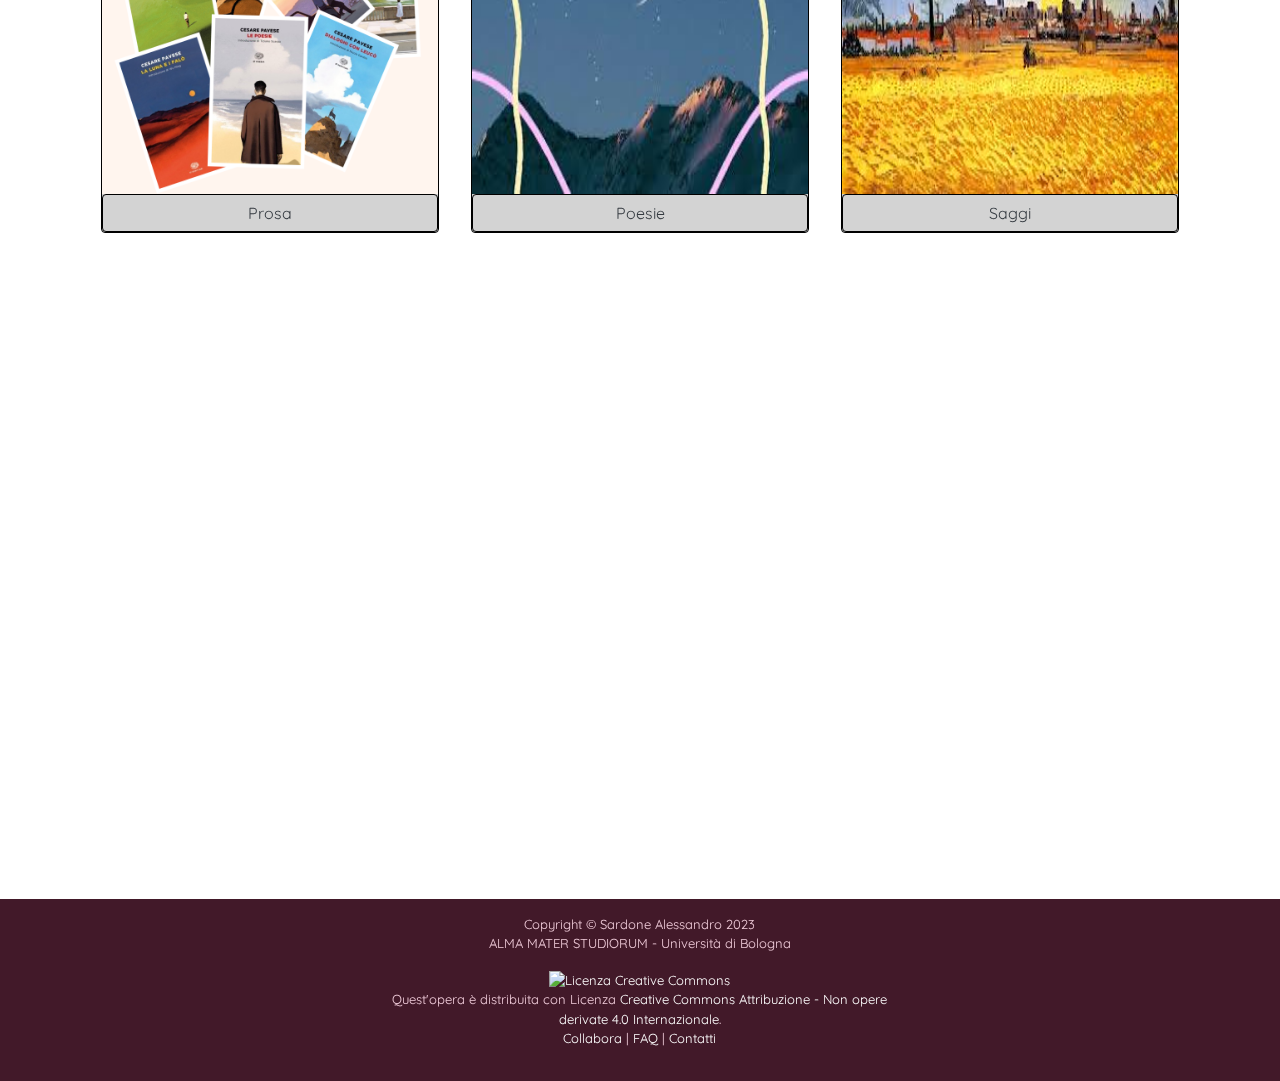
==== commit 2595fcca: "bastaaaaaa" ====
--- a/index.html
+++ b/index.html
@@ -118,7 +118,7 @@
 			<div class="row"> <!-- start grid divisione -->
 				<div class="col-md-4 mb-5">
 					<div class="card">
-						<img class="card-img-top" src="immagini/Luna e falò, grafic novel temi.jpeg" alt="Pavese Vita" width="300" height="200">
+						<img class="card-img-top" src="immagini/pavese vita.jpg" alt="Eventi" width="300" height="200">
 						<a class="btn btn-outline-dark btn-md" href="">Eventi</a>
 					</div>
 				</div>
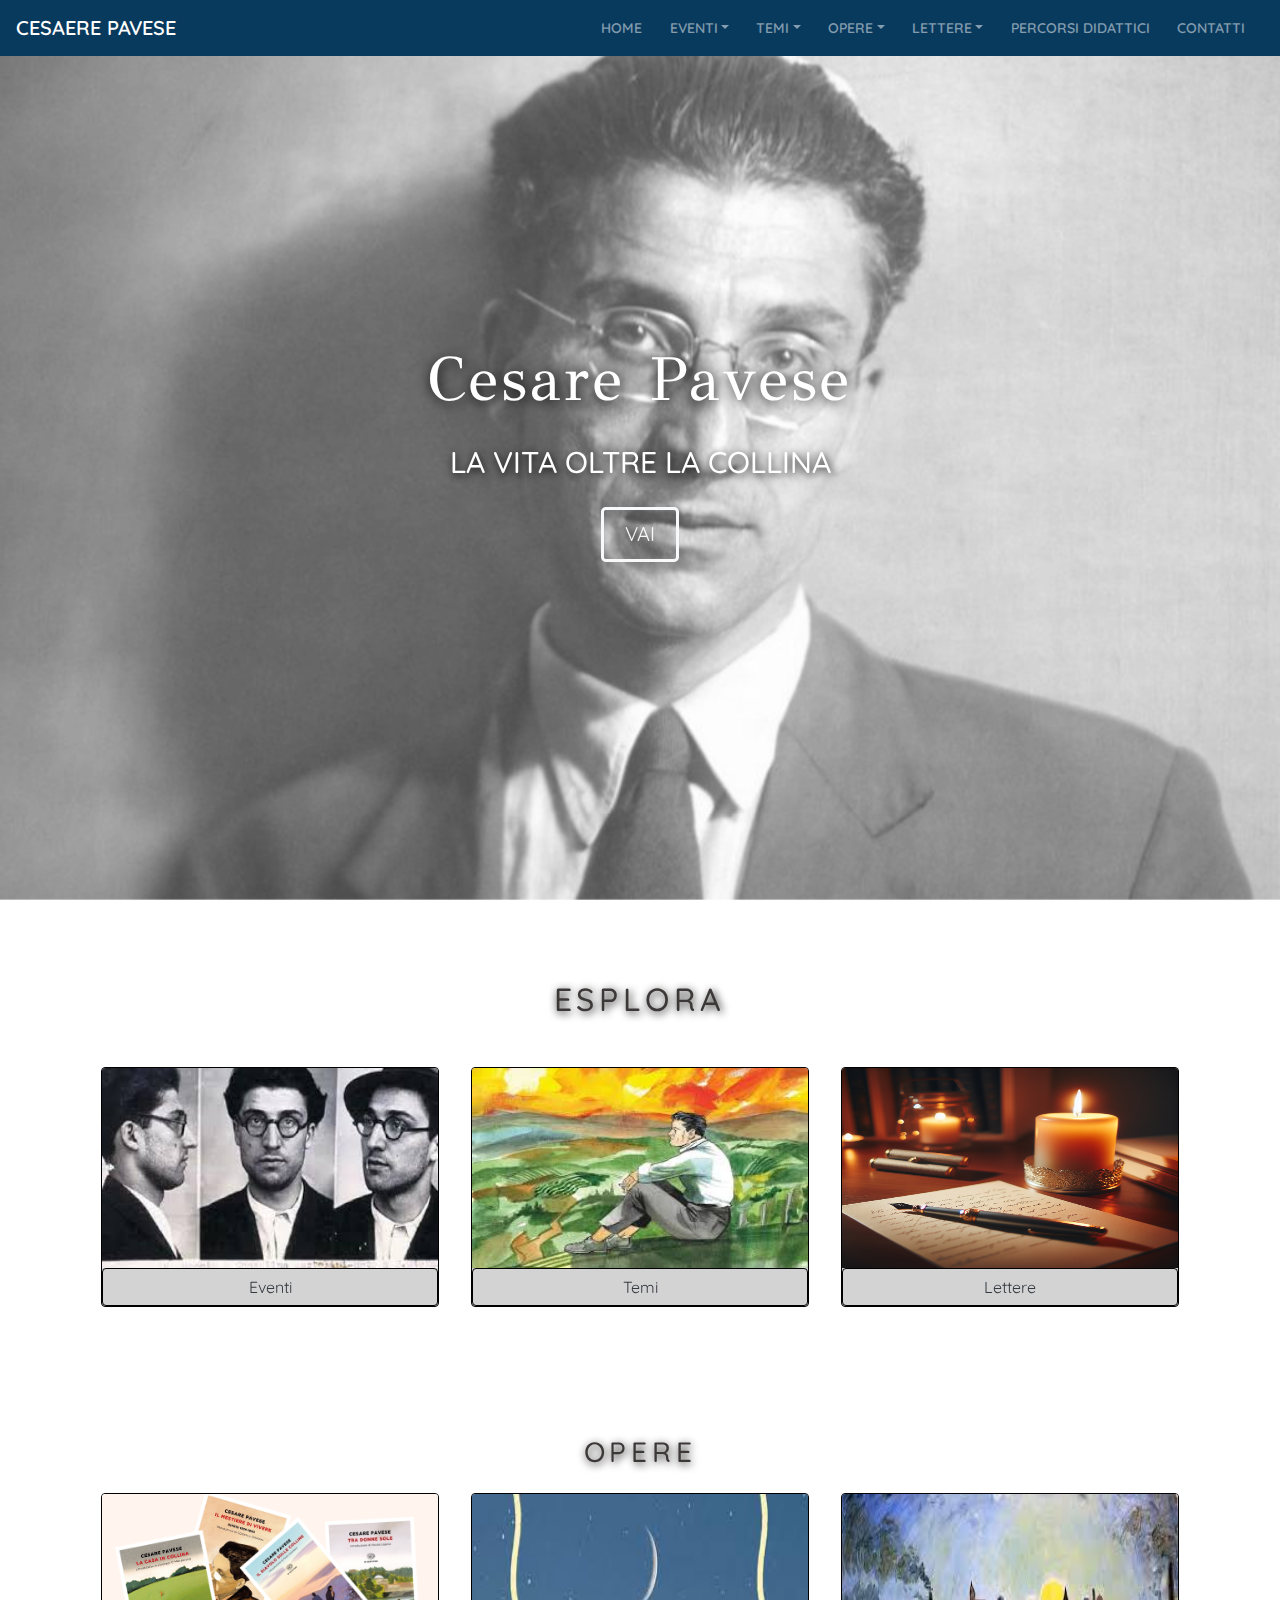
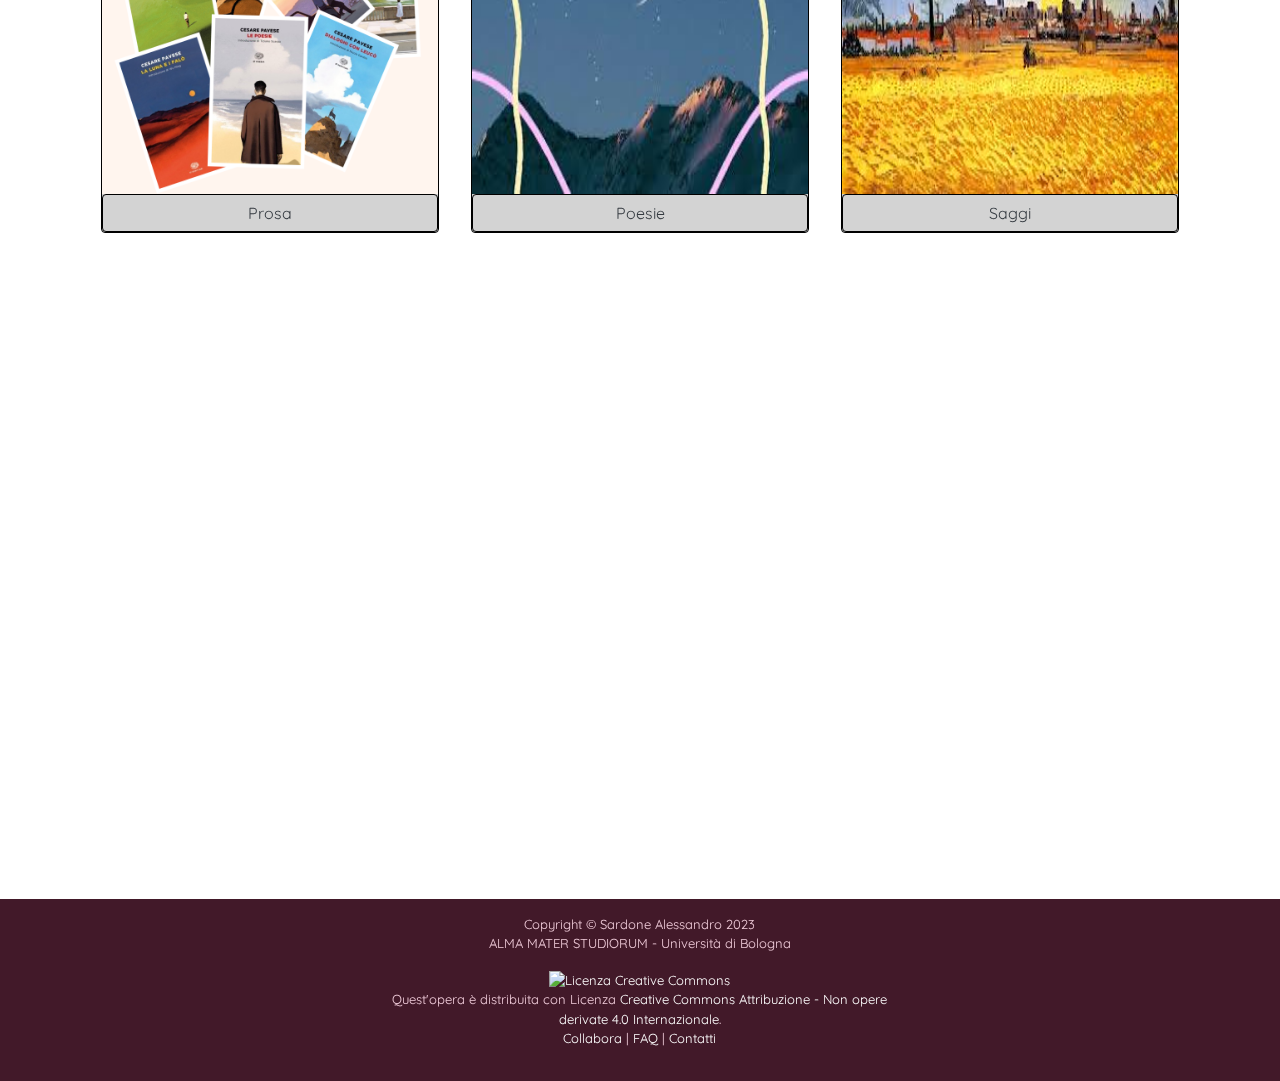
==== commit 1c8659b8: "implementazione" ====
--- a/index.html
+++ b/index.html
@@ -89,6 +89,14 @@
 								<a class="dropdown-item" href="">Postume</a>
 						</div>
 				</li>
+					<li class="nav-item">
+					<a class="nav-link" href="#footer">Percorsi didattici</a>
+					<div class="dropdown-menu">
+								<a class="dropdown-item" href="">Mappe</a>
+								<a class="dropdown-item" href="">Schemi</a>
+								<a class="dropdown-item" href="">Video</a>
+						</div>
+				</li>
 				<li class="nav-item">
 					<a class="nav-link" href="#footer">Contatti</a>
 				</li>
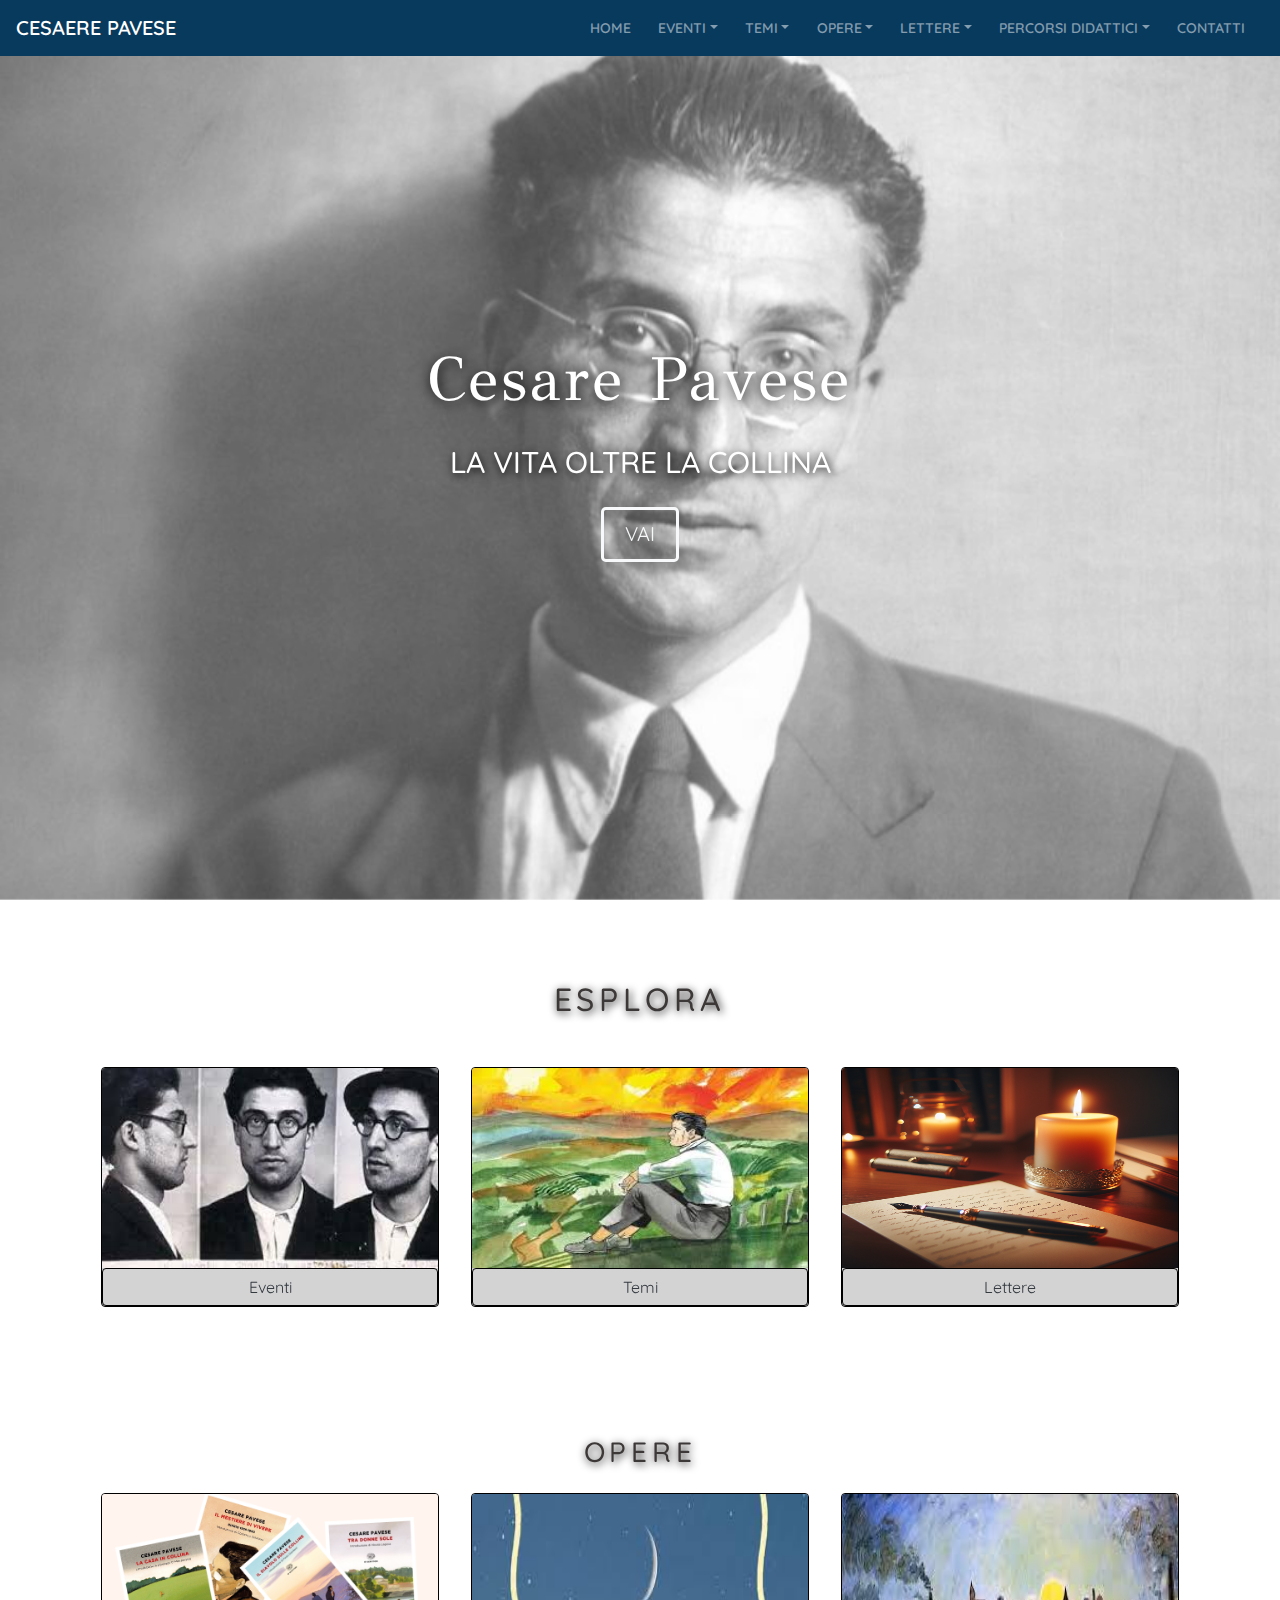
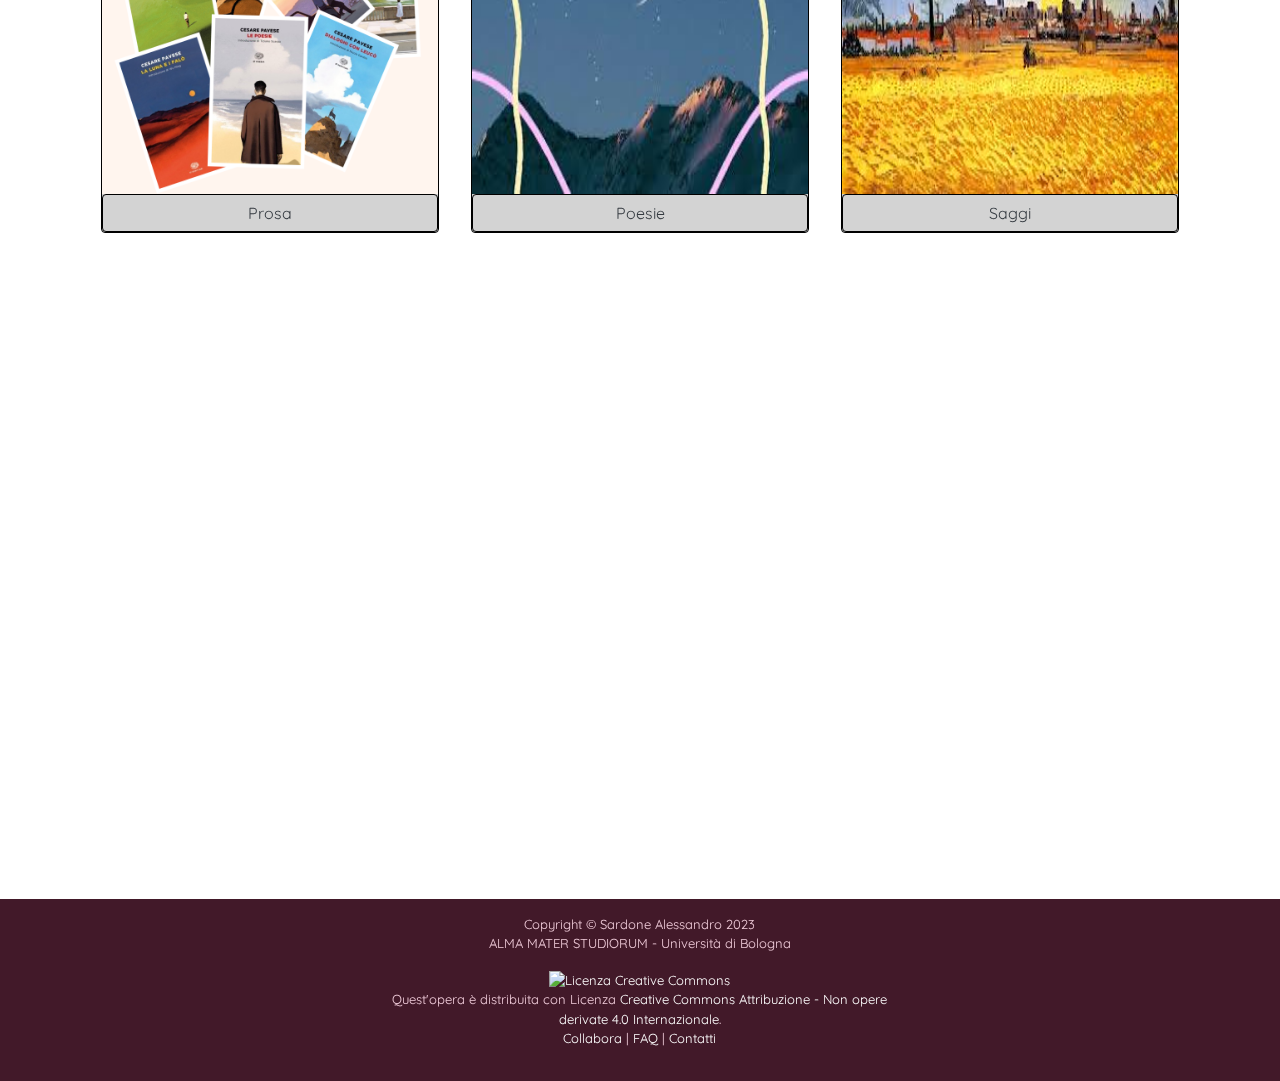
==== commit 05e66486: "update" ====
--- a/index.html
+++ b/index.html
@@ -90,7 +90,7 @@
 						</div>
 				</li>
 					<li class="nav-item">
-					<a class="nav-link" href="#footer">Percorsi didattici</a>
+					<a id="navbarDropdown" class="nav-link dropdown-toggle" href="">Percorsi didattici</a>
 					<div class="dropdown-menu">
 								<a class="dropdown-item" href="">Mappe</a>
 								<a class="dropdown-item" href="">Schemi</a>
